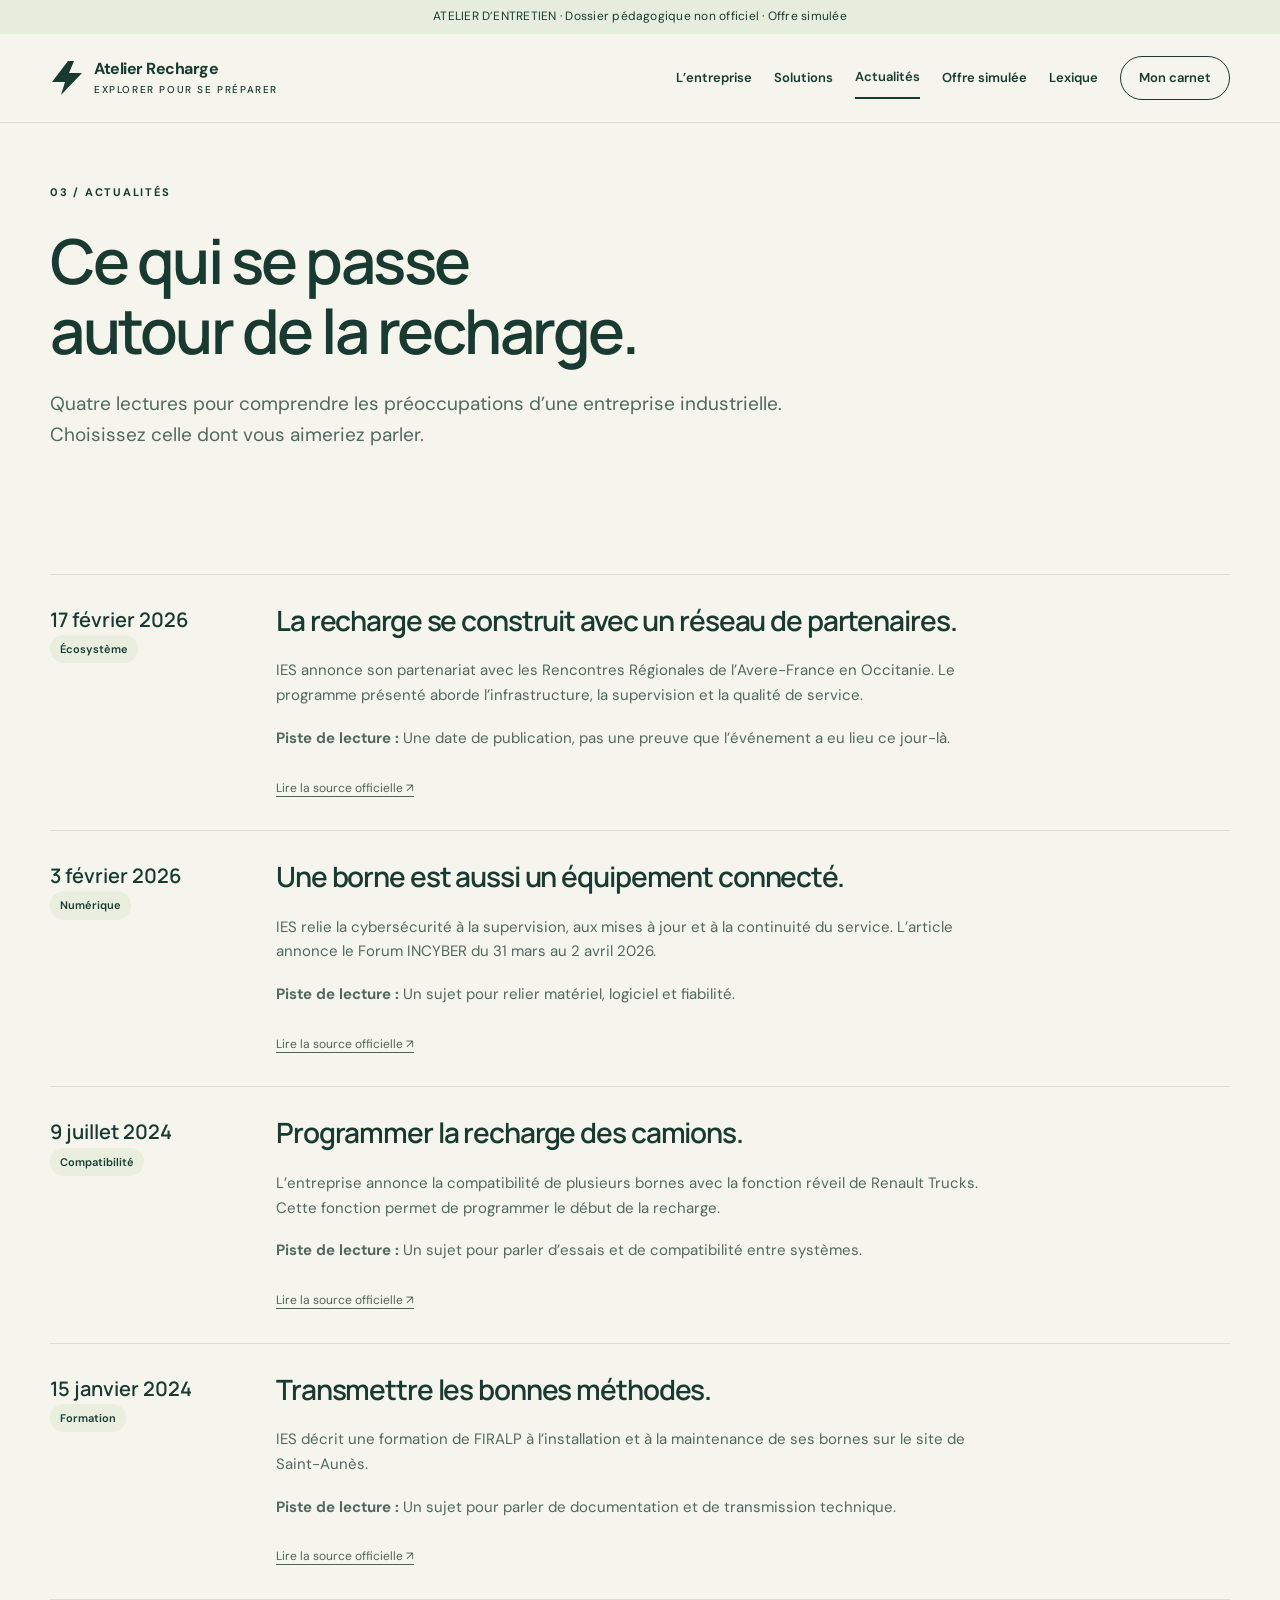
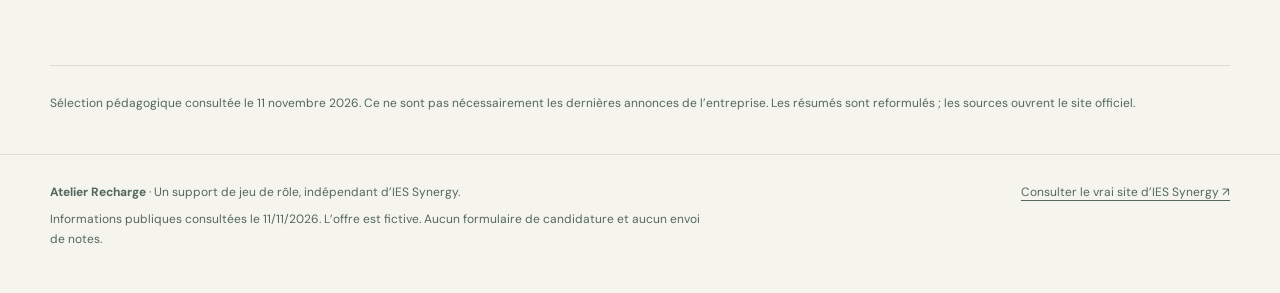
==== actualites.html @ e0dff9a8 "Create interview preparation site with sourced company information" ====
<!doctype html><html lang="fr"><head><meta charset="utf-8"><meta name="viewport" content="width=device-width, initial-scale=1"><meta name="robots" content="noindex,nofollow"><meta name="description" content="Dossier pédagogique non officiel pour découvrir IES Synergy et préparer un jeu de rôle d’entretien."><meta name="theme-color" content="#183a31"><title>Actualités · Atelier Recharge</title><link rel="icon" href="favicon.svg" type="image/svg+xml"><link rel="stylesheet" href="style.css"><script defer src="app.js"></script></head><body data-page="actualites"><a class="skip" href="#contenu">Aller au contenu</a><div class="notice">ATELIER D’ENTRETIEN · Dossier pédagogique non officiel · Offre simulée</div><header class="header"><div class="wrap headrow"><a class="brand" href="index.html" aria-label="Atelier Recharge, accueil"><svg viewBox="0 0 34 38" aria-hidden="true"><path d="M18 2L2 23H15L11 36L32 14H19L24 2Z" fill="#183a31"/></svg><span>Atelier Recharge<small>Explorer pour se préparer</small></span></a><button class="menutoggle" aria-expanded="false" aria-controls="mainnav">Menu</button><nav id="mainnav" aria-label="Navigation principale"><a href="entreprise.html" >L’entreprise</a><a href="solutions.html" >Solutions</a><a href="actualites.html" aria-current="page" >Actualités</a><a href="offre.html" >Offre simulée</a><a href="lexique.html" >Lexique</a><a href="notes.html" class="notelink" >Mon carnet</a></nav></div></header><main id="contenu"><div class="wrap"><header class="pageintro"><div class="eyebrow">03 / Actualités</div><h1>Ce qui se passe<br>autour de la recharge.</h1><p>Quatre lectures pour comprendre les préoccupations d’une entreprise industrielle. Choisissez celle dont vous aimeriez parler.</p></header><section class="section"><div class="timeline"><article class="event" id="avere"><div><time datetime="2026-02-17">17 février 2026</time><br><span class="pill">Écosystème</span></div><div><h2 style="font-size:28px">La recharge se construit avec un réseau de partenaires.</h2><p>IES annonce son partenariat avec les Rencontres Régionales de l’Avere-France en Occitanie. Le programme présenté aborde l’infrastructure, la supervision et la qualité de service.</p><p><strong>Piste de lecture :</strong> Une date de publication, pas une preuve que l’événement a eu lieu ce jour-là.</p><a class="source" href="https://ies-synergy.com/ies-synergy-partenaire-de-la-deuxieme-edition-des-rencontres-regionales-de-lavere/" target="_blank" rel="noopener noreferrer">Lire la source officielle <span aria-hidden="true">↗</span></a></div></article><article class="event" id="cyber"><div><time datetime="2026-02-03">3 février 2026</time><br><span class="pill">Numérique</span></div><div><h2 style="font-size:28px">Une borne est aussi un équipement connecté.</h2><p>IES relie la cybersécurité à la supervision, aux mises à jour et à la continuité du service. L’article annonce le Forum INCYBER du 31 mars au 2 avril 2026.</p><p><strong>Piste de lecture :</strong> Un sujet pour relier matériel, logiciel et fiabilité.</p><a class="source" href="https://ies-synergy.com/%F0%9F%94%92-la-recharge-entre-dans-une-nouvelle-phase-ce-nest-plus-seulement-un-sujet-delectricite-cest-un-sujet-de-confiance-numerique/" target="_blank" rel="noopener noreferrer">Lire la source officielle <span aria-hidden="true">↗</span></a></div></article><article class="event" id="trucks"><div><time datetime="2024-07-09">9 juillet 2024</time><br><span class="pill">Compatibilité</span></div><div><h2 style="font-size:28px">Programmer la recharge des camions.</h2><p>L’entreprise annonce la compatibilité de plusieurs bornes avec la fonction réveil de Renault Trucks. Cette fonction permet de programmer le début de la recharge.</p><p><strong>Piste de lecture :</strong> Un sujet pour parler d’essais et de compatibilité entre systèmes.</p><a class="source" href="https://ies-synergy.com/nos-bornes-de-recharge-keywatt-charging-certifiees-par-renault-trucks/" target="_blank" rel="noopener noreferrer">Lire la source officielle <span aria-hidden="true">↗</span></a></div></article><article class="event" id="formation"><div><time datetime="2024-01-15">15 janvier 2024</time><br><span class="pill">Formation</span></div><div><h2 style="font-size:28px">Transmettre les bonnes méthodes.</h2><p>IES décrit une formation de FIRALP à l’installation et à la maintenance de ses bornes sur le site de Saint-Aunès.</p><p><strong>Piste de lecture :</strong> Un sujet pour parler de documentation et de transmission technique.</p><a class="source" href="https://ies-synergy.com/ies-synergy-forme-son-partenaire-firalp/" target="_blank" rel="noopener noreferrer">Lire la source officielle <span aria-hidden="true">↗</span></a></div></article></div></section><div class="sources">Sélection pédagogique consultée le 11 novembre 2026. Ce ne sont pas nécessairement les dernières annonces de l’entreprise. Les résumés sont reformulés ; les sources ouvrent le site officiel.</div></div></main><footer class="foot"><div class="wrap footrow"><div><p><strong>Atelier Recharge</strong> · Un support de jeu de rôle, indépendant d’IES Synergy.</p><p>Informations publiques consultées le 11/11/2026. L’offre est fictive. Aucun formulaire de candidature et aucun envoi de notes.</p></div><a href="https://ies-synergy.com/" target="_blank" rel="noopener noreferrer">Consulter le vrai site d’IES Synergy ↗</a></div></footer></body></html>
---- style.css ----
@import url('https://fonts.googleapis.com/css2?family=DM+Sans:wght@400;500;600;700&family=Manrope:wght@400;500;600;700;800&display=swap');
:root{--ink:#183a31;--muted:#52685f;--paper:#f5f4ed;--line:#d9ded1;--lime:#d4ee8b;--white:#fff;--dark:#153b30;--radius:20px}
*{box-sizing:border-box}html{scroll-behavior:smooth;scroll-padding-top:110px}body{margin:0;background:var(--paper);color:var(--ink);font:16px/1.65 'DM Sans',Arial,sans-serif}a{color:inherit;text-underline-offset:4px}button,input,textarea{font:inherit}button,a,input,textarea,summary{-webkit-tap-highlight-color:transparent}a:focus-visible,button:focus-visible,input:focus-visible,textarea:focus-visible,summary:focus-visible{outline:3px solid #407b25;outline-offset:5px}a:hover{color:#3a602b}h1,h2,h3{font-family:Manrope,Arial,sans-serif;line-height:1.13;letter-spacing:-.04em;margin:0 0 22px}h1{font-size:clamp(40px,5.3vw,74px);font-weight:600}h2{font-size:clamp(29px,3.2vw,42px);font-weight:600}h3{font-size:23px;font-weight:600}p{margin:0 0 18px}.wrap{width:min(1180px,calc(100% - 64px));margin:auto}.skip{position:absolute;left:10px;top:-90px;z-index:99;padding:10px;background:white}.skip:focus{top:10px}.notice{background:#e7eddc;text-align:center;font-size:12px;padding:7px 15px;letter-spacing:.02em}.header{border-bottom:1px solid var(--line);background:var(--paper);position:sticky;top:0;z-index:20}.headrow{display:flex;align-items:center;justify-content:space-between;min-height:88px;gap:24px}.brand{display:flex;align-items:center;gap:10px;text-decoration:none;line-height:1.13;flex-shrink:0;font-size:16px;letter-spacing:-.03em;font-weight:700}.brand svg{width:34px;height:38px}.brand small{display:block;font-size:10px;letter-spacing:.16em;text-transform:uppercase;font-weight:500;margin-top:6px}nav{display:flex;gap:22px;align-items:center}nav a{font-size:13px;font-weight:600;text-decoration:none;white-space:nowrap;padding:9px 0}nav a[aria-current=page]{border-bottom:2px solid var(--ink)}nav .notelink{padding:10px 18px;border:1px solid var(--ink);border-radius:99px}.menutoggle{display:none;border:1px solid var(--line);background:transparent;border-radius:50px;padding:9px 16px;color:var(--ink)}main{min-height:70vh}.eyebrow{font-size:11px;letter-spacing:.16em;text-transform:uppercase;font-weight:700;display:flex;align-items:center;gap:9px;margin-bottom:25px}.dot{display:inline-block;width:7px;height:7px;border-radius:50%;background:#71a04d}.hero{padding:70px 0 60px;display:grid;grid-template-columns:1.05fr 1fr;gap:58px;align-items:center}.hero h1 span{color:#668053}.hero p{font-size:18px;max-width:540px;color:var(--muted)}.actions{display:flex;gap:12px;flex-wrap:wrap;margin:30px 0 0}.button{display:inline-flex;align-items:center;justify-content:center;gap:24px;border:1px solid var(--ink);border-radius:99px;background:var(--ink);color:var(--paper);padding:13px 24px;text-decoration:none;cursor:pointer;font-size:14px;font-weight:600}.button:hover{background:#315545;color:white}.button.secondary{background:transparent;color:var(--ink)}.button.secondary:hover{background:#e8ecdf}.smallnote{font-size:12px!important;color:var(--muted);margin-top:22px!important}.visual{background:#dfe7d1;border-radius:190px 190px 22px 22px;position:relative;overflow:hidden;min-height:478px;display:flex;align-items:center;justify-content:center}.visual svg{width:100%;height:430px}.visual .caption{position:absolute;bottom:22px;left:24px;right:24px;display:flex;justify-content:space-between;font-size:10px;letter-spacing:.08em;text-transform:uppercase}.stats{display:grid;grid-template-columns:repeat(3,1fr);border-top:1px solid var(--line);border-bottom:1px solid var(--line);padding:25px 0;margin-bottom:12px}.stat{padding:0 32px;border-left:1px solid var(--line)}.stat:first-child{padding-left:0;border-left:0}.stat strong{display:block;font:500 40px/1.2 Manrope,Arial,sans-serif;letter-spacing:-.04em}.stat span{font-size:13px;color:var(--muted)}.section{padding:65px 0}.sectionhead{display:flex;justify-content:space-between;align-items:end;gap:35px;margin-bottom:28px}.sectionhead h2{margin-bottom:0}.sectionhead p{max-width:370px;font-size:14px;color:var(--muted);margin:0}.grid{display:grid;grid-template-columns:repeat(3,1fr);gap:18px}.grid.two{grid-template-columns:repeat(2,1fr)}.card{background:#fff;border:1px solid var(--line);border-radius:var(--radius);padding:28px;display:flex;flex-direction:column;align-items:start}.card .num{font:500 12px/1 Manrope,Arial,sans-serif;color:#677764;margin-bottom:38px}.card p{font-size:14px;color:var(--muted)}.card h3{font-size:24px}.card .textlink{margin-top:auto;padding-top:18px}.textlink{font-size:13px;font-weight:700;text-decoration:none}.band{background:var(--dark);color:var(--paper);border-radius:24px;padding:44px;display:grid;grid-template-columns:1.1fr 1fr;gap:45px;margin:20px 0 65px}.band p{color:#c7d7c8}.band .button{background:var(--lime);color:var(--ink);border-color:var(--lime)}.band h2{font-size:34px}.band .eyebrow{color:#c7d7c8}.band ul{padding-left:20px;font-size:15px;margin:0}.band li{margin:10px 0}.pageintro{padding:60px 0 40px;max-width:900px}.pageintro h1{font-size:clamp(40px,5vw,62px)}.pageintro p{font-size:19px;max-width:740px;color:var(--muted)}.pill{font-size:11px;font-weight:600;padding:5px 10px;background:#e9eedf;border-radius:99px;display:inline-block;margin-bottom:18px}.pill.sim{background:#f1dfbd;color:#704511}.source{font-size:12px;display:inline-block;color:#4e6659;letter-spacing:0;margin-top:10px}.sources{border-top:1px solid var(--line);padding:28px 0 40px;font-size:12px;color:var(--muted)}.sources ul{padding-left:18px}.sources a{overflow-wrap:anywhere}.split{display:grid;grid-template-columns:1fr 1fr;gap:50px;align-items:start}.bigcopy{font-size:22px;line-height:1.55;letter-spacing:-.02em}.list{padding-left:20px}.list li{margin:12px 0}.panel{padding:30px;background:#e8edde;border-radius:var(--radius)}.panel h3{font-size:25px}.panel p:last-child{margin-bottom:0}.timeline{border-top:1px solid var(--line)}.event{display:grid;grid-template-columns:190px 1fr;gap:36px;padding:30px 0;border-bottom:1px solid var(--line)}.event time{font:600 20px/1.5 Manrope,Arial,sans-serif}.event h3{font-size:24px;margin-bottom:10px}.event p{color:var(--muted);font-size:15px;max-width:720px}.person{display:flex;gap:18px;align-items:start;padding:23px 0;border-bottom:1px solid var(--line)}.avatar{width:44px;height:44px;background:#e2e9d7;border-radius:50%;display:grid;place-items:center;font-size:12px;font-weight:700;flex-shrink:0}.person h3{font-size:20px;margin:0 0 4px}.person p{font-size:14px;color:var(--muted);margin:0}.values{display:flex;flex-wrap:wrap;gap:10px;margin-top:20px}.values span{border:1px solid var(--line);padding:8px 16px;border-radius:99px;font-size:14px}.diagram{padding:35px;background:#e5ebda;border-radius:22px;margin:25px 0}.flow{display:grid;grid-template-columns:1fr 35px 1fr 35px 1fr;align-items:center;gap:6px}.flow div{background:#fff;border-radius:14px;padding:24px;text-align:center}.flow b{display:block;font:600 18px/1.3 Manrope,Arial,sans-serif;margin-bottom:8px}.flow small{font-size:12px;color:var(--muted)}.flow>span{text-align:center;font-size:22px}.diagram figcaption{font-size:12px;margin-top:20px;color:var(--muted)}.jobtop{background:#e4ebd8;padding:35px;border-radius:24px;margin-bottom:30px}.jobtop h2{max-width:800px}.jobmeta{display:flex;gap:12px;flex-wrap:wrap;font-size:13px}.jobmeta span{border-right:1px solid #bac8ad;padding-right:14px}.jobmeta span:last-child{border:0}.content{max-width:800px}.content h2{font-size:30px;margin-top:40px}.content h3{margin-top:24px}.content p,.content li{color:var(--muted)}.numbered{counter-reset:step;list-style:none;padding:0}.numbered li{counter-increment:step;position:relative;padding:18px 0 18px 48px;border-bottom:1px solid var(--line)}.numbered li:before{content:counter(step,decimal-leading-zero);position:absolute;left:0;top:19px;font-size:12px;color:#6a8053}.searchlabel{display:block;font-size:13px;font-weight:600;margin-bottom:8px}.search{width:100%;border:1px solid #98a990;background:white;border-radius:14px;padding:14px 18px;color:var(--ink);margin-bottom:15px}#resultcount{font-size:12px;color:var(--muted);margin-bottom:25px}.terms{display:grid;grid-template-columns:1fr 1fr;gap:14px}.term{border:1px solid var(--line);border-radius:15px;padding:23px;background:white}.term h2{font-size:21px;letter-spacing:-.02em;margin-bottom:12px}.term p{font-size:14px;color:var(--muted);margin:0}.term[hidden]{display:none}.notesgrid{display:grid;grid-template-columns:1fr 1fr;gap:22px;margin:30px 0}.notefield{border:1px solid var(--line);background:white;border-radius:18px;padding:23px}.notefield label{font:600 18px/1.35 Manrope,Arial,sans-serif;display:block;margin-bottom:8px;letter-spacing:-.02em}.notefield .hint{font-size:12px;color:var(--muted);margin-bottom:12px}.notefield textarea{width:100%;min-height:145px;border:1px solid #aab7a0;border-radius:9px;padding:12px;resize:vertical;background:#fbfcf7;color:var(--ink)}.notestatus{font-size:13px;min-height:24px;color:var(--muted)}.checklist label{display:flex;gap:10px;align-items:start;margin:13px 0;font-size:14px}.checklist input{accent-color:var(--ink);width:18px;height:18px;margin-top:4px;flex-shrink:0}.foot{border-top:1px solid var(--line);padding:28px 0 35px;color:var(--muted);font-size:12px}.footrow{display:flex;justify-content:space-between;gap:30px}.foot p{max-width:650px;margin-bottom:8px}.foot a{font-size:12px}.print-only{display:none}body[data-page=notes] .section{padding-top:25px}.return{display:inline-block;font-size:13px;margin-top:25px}.noresults{padding:20px;color:var(--muted)}
@media(min-width:1500px){.hero{gap:95px}}
@media(max-width:1080px){.headrow{gap:15px}nav{gap:14px}nav a{font-size:12px}.hero{gap:32px}.visual{min-height:430px}.wrap{width:calc(100% - 44px)}}
@media(max-width:850px){.headrow{min-height:75px}.menutoggle{display:block}nav{display:none;position:absolute;top:75px;left:0;right:0;flex-direction:column;align-items:stretch;background:var(--paper);padding:20px 25px;border-bottom:1px solid var(--line);gap:5px}nav.open{display:flex}nav a{font-size:15px;padding:10px}nav .notelink{display:inline-block;text-align:center;margin-top:10px}.hero{padding:40px 0;grid-template-columns:1fr;gap:30px}.hero h1{max-width:670px}.hero p{font-size:17px}.visual{min-height:360px;border-radius:100px 100px 20px 20px}.visual svg{height:350px}.grid{grid-template-columns:1fr}.grid.two{grid-template-columns:1fr 1fr}.card .num{margin-bottom:22px}.split,.band{grid-template-columns:1fr;gap:28px}.sectionhead{display:block}.sectionhead p{margin-top:20px}.event{grid-template-columns:140px 1fr;gap:20px}.notesgrid{grid-template-columns:1fr}.stats .stat{padding:0 20px}.stat strong{font-size:32px}.flow div{padding:18px 10px}.terms{grid-template-columns:1fr 1fr}.section{padding:45px 0}}
@media(max-width:540px){.wrap{width:calc(100% - 36px)}h1{font-size:44px}.notice{font-size:10px}.eyebrow{font-size:10px}.hero{padding-top:32px}.actions{gap:10px}.button{padding:12px 19px;gap:15px}.stats{grid-template-columns:1fr;gap:18px}.stats .stat{padding:0 0 0 0;border:0;display:flex;gap:18px;align-items:center}.stat strong{min-width:115px;font-size:29px}.stat span{max-width:165px}.visual{min-height:310px}.visual svg{height:310px}.band{padding:28px;gap:20px;border-radius:18px}.band h2{font-size:29px}.grid.two,.terms{grid-template-columns:1fr}.pageintro{padding:40px 0 24px}.pageintro h1{font-size:40px}.pageintro p{font-size:17px}.event{grid-template-columns:1fr;gap:10px}.event time{font-size:16px}.event h3{font-size:23px}.diagram{padding:20px;margin:20px 0}.flow{grid-template-columns:1fr;gap:10px}.flow>span{transform:rotate(90deg)}.flow div{padding:20px}.jobtop{padding:25px}.jobtop h2{font-size:30px}.jobmeta{display:block}.jobmeta span{display:block;border:0}.footrow{display:block}.footrow>a{display:inline-block;margin-top:15px}.content h2{font-size:27px}}
@media(prefers-reduced-motion:reduce){html{scroll-behavior:auto}}
@media print{.notice,.header,nav,.foot,.actions,.notestatus,.search,.searchlabel,#resultcount,.return{display:none!important}body{background:white;font-size:11pt;color:black}.wrap{width:100%}.pageintro{padding:0 0 20px}.pageintro h1{font-size:30pt}.section{padding:15px 0}.notesgrid{display:block}.notefield{break-inside:avoid;margin-bottom:16px;padding:10px}.notefield textarea{display:none}.print-only{display:block;white-space:pre-wrap;min-height:70px;color:black}.band{background:#eee;color:black}.card,.term{break-inside:avoid}.hero{display:block}.visual{display:none}a{color:black}.sources{font-size:9pt}}
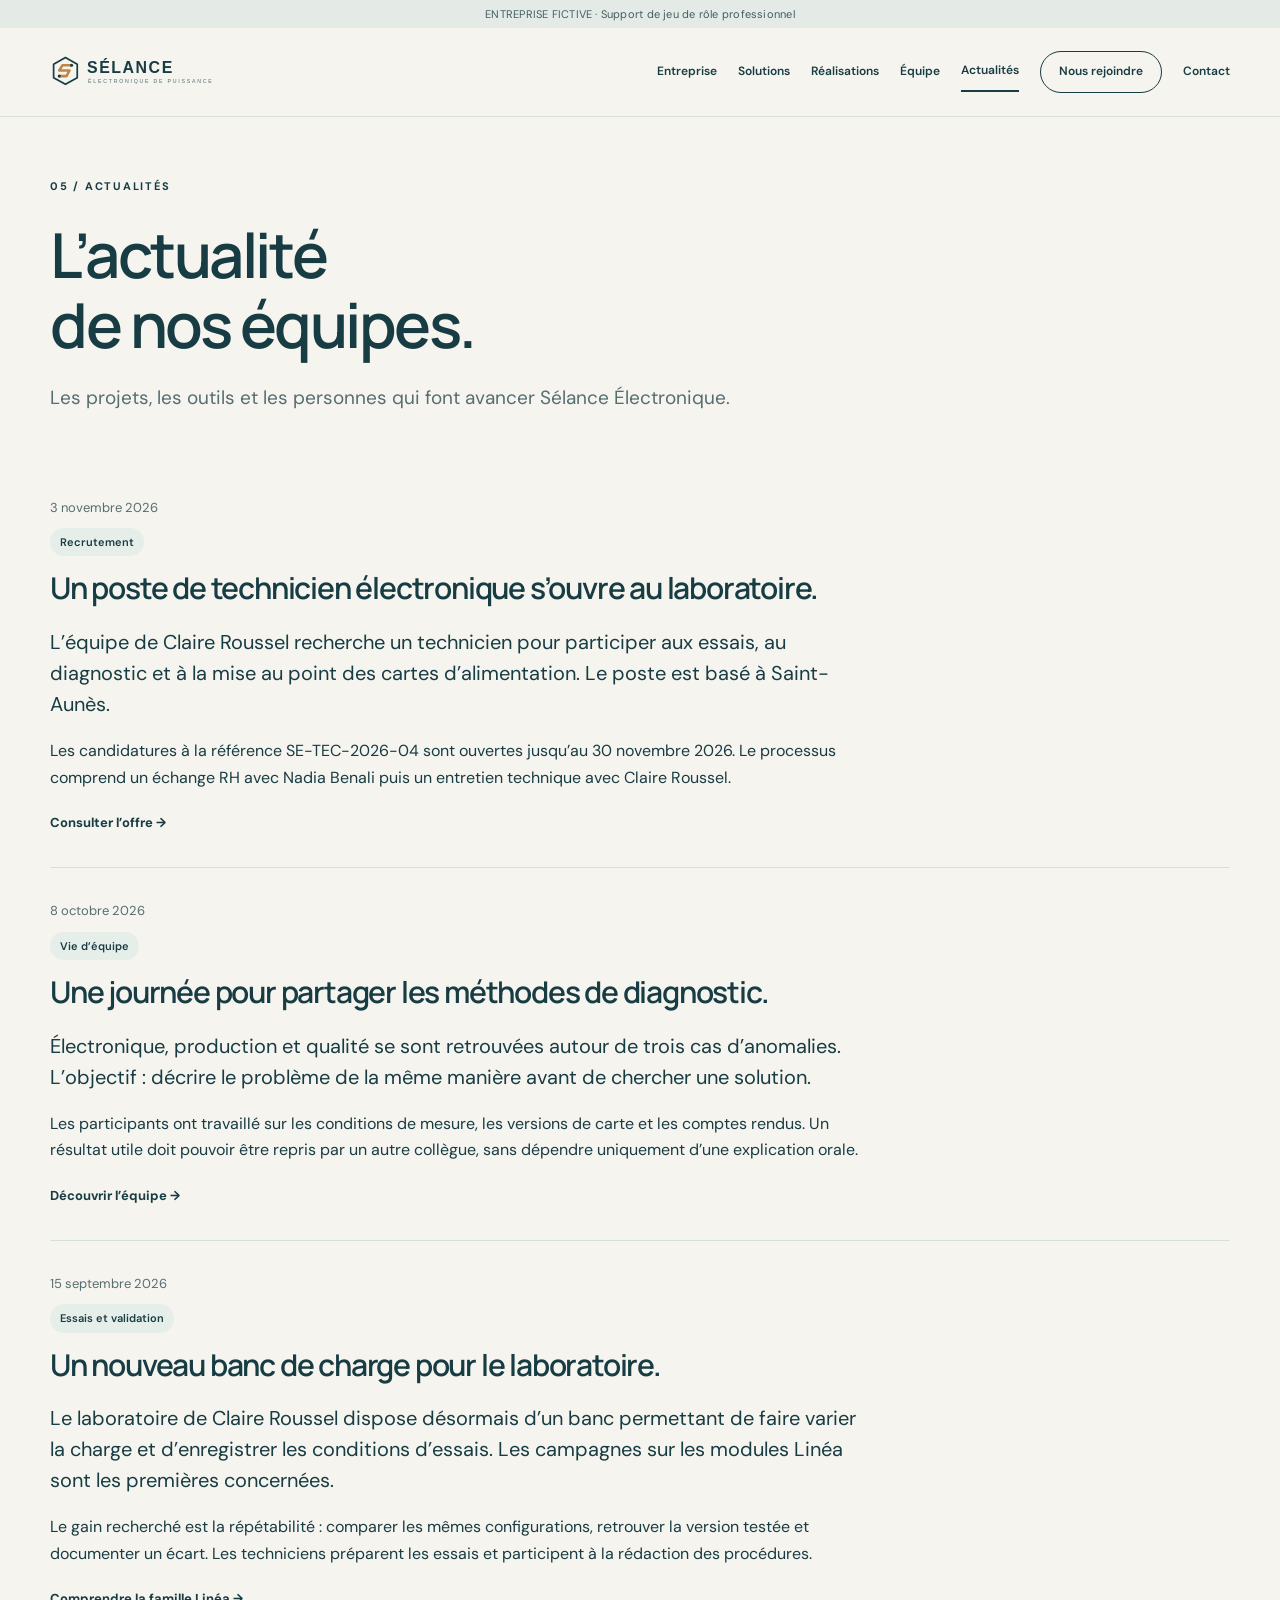
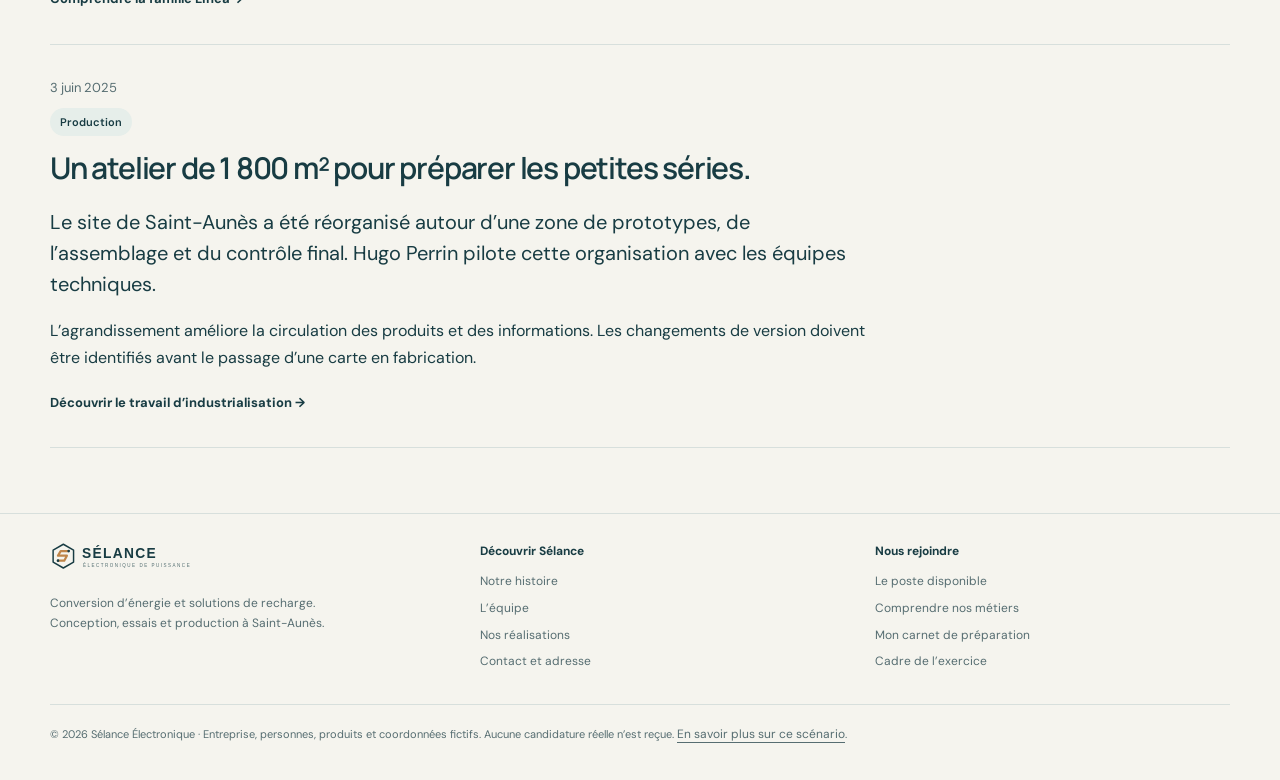
==== commit 178b1f86: "Replace training dossier with complete fictional Selance company website" ====
--- a/actualites.html
+++ b/actualites.html
@@ -1 +1 @@
-<!doctype html><html lang="fr"><head><meta charset="utf-8"><meta name="viewport" content="width=device-width, initial-scale=1"><meta name="robots" content="noindex,nofollow"><meta name="description" content="Dossier pédagogique non officiel pour découvrir IES Synergy et préparer un jeu de rôle d’entretien."><meta name="theme-color" content="#183a31"><title>Actualités · Atelier Recharge</title><link rel="icon" href="favicon.svg" type="image/svg+xml"><link rel="stylesheet" href="style.css"><script defer src="app.js"></script></head><body data-page="actualites"><a class="skip" href="#contenu">Aller au contenu</a><div class="notice">ATELIER D’ENTRETIEN · Dossier pédagogique non officiel · Offre simulée</div><header class="header"><div class="wrap headrow"><a class="brand" href="index.html" aria-label="Atelier Recharge, accueil"><svg viewBox="0 0 34 38" aria-hidden="true"><path d="M18 2L2 23H15L11 36L32 14H19L24 2Z" fill="#183a31"/></svg><span>Atelier Recharge<small>Explorer pour se préparer</small></span></a><button class="menutoggle" aria-expanded="false" aria-controls="mainnav">Menu</button><nav id="mainnav" aria-label="Navigation principale"><a href="entreprise.html" >L’entreprise</a><a href="solutions.html" >Solutions</a><a href="actualites.html" aria-current="page" >Actualités</a><a href="offre.html" >Offre simulée</a><a href="lexique.html" >Lexique</a><a href="notes.html" class="notelink" >Mon carnet</a></nav></div></header><main id="contenu"><div class="wrap"><header class="pageintro"><div class="eyebrow">03 / Actualités</div><h1>Ce qui se passe<br>autour de la recharge.</h1><p>Quatre lectures pour comprendre les préoccupations d’une entreprise industrielle. Choisissez celle dont vous aimeriez parler.</p></header><section class="section"><div class="timeline"><article class="event" id="avere"><div><time datetime="2026-02-17">17 février 2026</time><br><span class="pill">Écosystème</span></div><div><h2 style="font-size:28px">La recharge se construit avec un réseau de partenaires.</h2><p>IES annonce son partenariat avec les Rencontres Régionales de l’Avere-France en Occitanie. Le programme présenté aborde l’infrastructure, la supervision et la qualité de service.</p><p><strong>Piste de lecture :</strong> Une date de publication, pas une preuve que l’événement a eu lieu ce jour-là.</p><a class="source" href="https://ies-synergy.com/ies-synergy-partenaire-de-la-deuxieme-edition-des-rencontres-regionales-de-lavere/" target="_blank" rel="noopener noreferrer">Lire la source officielle <span aria-hidden="true">↗</span></a></div></article><article class="event" id="cyber"><div><time datetime="2026-02-03">3 février 2026</time><br><span class="pill">Numérique</span></div><div><h2 style="font-size:28px">Une borne est aussi un équipement connecté.</h2><p>IES relie la cybersécurité à la supervision, aux mises à jour et à la continuité du service. L’article annonce le Forum INCYBER du 31 mars au 2 avril 2026.</p><p><strong>Piste de lecture :</strong> Un sujet pour relier matériel, logiciel et fiabilité.</p><a class="source" href="https://ies-synergy.com/%F0%9F%94%92-la-recharge-entre-dans-une-nouvelle-phase-ce-nest-plus-seulement-un-sujet-delectricite-cest-un-sujet-de-confiance-numerique/" target="_blank" rel="noopener noreferrer">Lire la source officielle <span aria-hidden="true">↗</span></a></div></article><article class="event" id="trucks"><div><time datetime="2024-07-09">9 juillet 2024</time><br><span class="pill">Compatibilité</span></div><div><h2 style="font-size:28px">Programmer la recharge des camions.</h2><p>L’entreprise annonce la compatibilité de plusieurs bornes avec la fonction réveil de Renault Trucks. Cette fonction permet de programmer le début de la recharge.</p><p><strong>Piste de lecture :</strong> Un sujet pour parler d’essais et de compatibilité entre systèmes.</p><a class="source" href="https://ies-synergy.com/nos-bornes-de-recharge-keywatt-charging-certifiees-par-renault-trucks/" target="_blank" rel="noopener noreferrer">Lire la source officielle <span aria-hidden="true">↗</span></a></div></article><article class="event" id="formation"><div><time datetime="2024-01-15">15 janvier 2024</time><br><span class="pill">Formation</span></div><div><h2 style="font-size:28px">Transmettre les bonnes méthodes.</h2><p>IES décrit une formation de FIRALP à l’installation et à la maintenance de ses bornes sur le site de Saint-Aunès.</p><p><strong>Piste de lecture :</strong> Un sujet pour parler de documentation et de transmission technique.</p><a class="source" href="https://ies-synergy.com/ies-synergy-forme-son-partenaire-firalp/" target="_blank" rel="noopener noreferrer">Lire la source officielle <span aria-hidden="true">↗</span></a></div></article></div></section><div class="sources">Sélection pédagogique consultée le 11 novembre 2026. Ce ne sont pas nécessairement les dernières annonces de l’entreprise. Les résumés sont reformulés ; les sources ouvrent le site officiel.</div></div></main><footer class="foot"><div class="wrap footrow"><div><p><strong>Atelier Recharge</strong> · Un support de jeu de rôle, indépendant d’IES Synergy.</p><p>Informations publiques consultées le 11/11/2026. L’offre est fictive. Aucun formulaire de candidature et aucun envoi de notes.</p></div><a href="https://ies-synergy.com/" target="_blank" rel="noopener noreferrer">Consulter le vrai site d’IES Synergy ↗</a></div></footer></body></html>+<!doctype html><html lang="fr"><head><meta charset="utf-8"><meta name="viewport" content="width=device-width, initial-scale=1"><meta name="robots" content="noindex,nofollow"><meta name="description" content="Sélance Électronique : entreprise fictive pour un jeu de rôle de recrutement. Électronique de puissance, conversion et recharge."><meta name="theme-color" content="#183c43"><title>Actualités · Sélance Électronique</title><link rel="icon" href="favicon.svg" type="image/svg+xml"><link rel="stylesheet" href="style.css"><script defer src="app.js"></script></head><body data-page="actualites"><a class="skip" href="#contenu">Aller au contenu</a><div class="notice">ENTREPRISE FICTIVE · Support de jeu de rôle professionnel</div><header class="header"><div class="wrap headrow"><a class="brand" href="index.html" aria-label="Sélance Électronique, accueil"><img src="assets/logo-selance.svg" alt="Sélance Électronique"></a><button class="menutoggle" aria-expanded="false" aria-controls="mainnav">Menu</button><nav id="mainnav" aria-label="Navigation principale"><a href="entreprise.html" >Entreprise</a><a href="solutions.html" >Solutions</a><a href="realisations.html" >Réalisations</a><a href="equipe.html" >Équipe</a><a href="actualites.html" aria-current="page" >Actualités</a><a href="recrutement.html" class="notelink" >Nous rejoindre</a><a href="contact.html" >Contact</a></nav></div></header><main id="contenu"><div class="wrap"><header class="pageintro"><div class="eyebrow">05 / Actualités</div><h1>L’actualité<br/>de nos équipes.</h1><p>Les projets, les outils et les personnes qui font avancer Sélance Électronique.</p></header><section class="section compact"><article class="newsrow" id="recrutement"><time>3 novembre 2026</time><span class="pill">Recrutement</span><h2>Un poste de technicien électronique s’ouvre au laboratoire.</h2><p class="articlelead">L’équipe de Claire Roussel recherche un technicien pour participer aux essais, au diagnostic et à la mise au point des cartes d’alimentation. Le poste est basé à Saint-Aunès.</p><p>Les candidatures à la référence SE-TEC-2026-04 sont ouvertes jusqu’au 30 novembre 2026. Le processus comprend un échange RH avec Nadia Benali puis un entretien technique avec Claire Roussel.</p><a class="textlink" href="offre.html">Consulter l’offre →</a></article><article class="newsrow" id="transmission"><time>8 octobre 2026</time><span class="pill">Vie d’équipe</span><h2>Une journée pour partager les méthodes de diagnostic.</h2><p class="articlelead">Électronique, production et qualité se sont retrouvées autour de trois cas d’anomalies. L’objectif : décrire le problème de la même manière avant de chercher une solution.</p><p>Les participants ont travaillé sur les conditions de mesure, les versions de carte et les comptes rendus. Un résultat utile doit pouvoir être repris par un autre collègue, sans dépendre uniquement d’une explication orale.</p><a class="textlink" href="equipe.html">Découvrir l’équipe →</a></article><article class="newsrow" id="banc"><time>15 septembre 2026</time><span class="pill">Essais et validation</span><h2>Un nouveau banc de charge pour le laboratoire.</h2><p class="articlelead">Le laboratoire de Claire Roussel dispose désormais d’un banc permettant de faire varier la charge et d’enregistrer les conditions d’essais. Les campagnes sur les modules Linéa sont les premières concernées.</p><p>Le gain recherché est la répétabilité : comparer les mêmes configurations, retrouver la version testée et documenter un écart. Les techniciens préparent les essais et participent à la rédaction des procédures.</p><a class="textlink" href="solutions.html#linea">Comprendre la famille Linéa →</a></article><article class="newsrow" id="atelier"><time>3 juin 2025</time><span class="pill">Production</span><h2>Un atelier de 1 800 m² pour préparer les petites séries.</h2><p class="articlelead">Le site de Saint-Aunès a été réorganisé autour d’une zone de prototypes, de l’assemblage et du contrôle final. Hugo Perrin pilote cette organisation avec les équipes techniques.</p><p>L’agrandissement améliore la circulation des produits et des informations. Les changements de version doivent être identifiés avant le passage d’une carte en fabrication.</p><a class="textlink" href="realisations.html#atelier">Découvrir le travail d’industrialisation →</a></article></section></div></main><footer class="foot"><div class="wrap"><div class="footgrid"><div><img class="footlogo" src="assets/logo-selance.svg" alt="Sélance Électronique"><p>Conversion d’énergie et solutions de recharge.<br/>Conception, essais et production à Saint-Aunès.</p></div><div><strong>Découvrir Sélance</strong><a href="entreprise.html#histoire">Notre histoire</a><a href="equipe.html">L’équipe</a><a href="realisations.html">Nos réalisations</a><a href="contact.html">Contact et adresse</a></div><div><strong>Nous rejoindre</strong><a href="offre.html">Le poste disponible</a><a href="lexique.html">Comprendre nos métiers</a><a href="notes.html">Mon carnet de préparation</a><a href="mentions.html">Cadre de l’exercice</a></div></div><p class="fineprint">© 2026 Sélance Électronique · Entreprise, personnes, produits et coordonnées fictifs. Aucune candidature réelle n’est reçue. <a href="mentions.html">En savoir plus sur ce scénario</a>.</p></div></footer></body></html>
--- a/style.css
+++ b/style.css
@@ -1,6 +1,6 @@
 
 @import url('https://fonts.googleapis.com/css2?family=DM+Sans:wght@400;500;600;700&family=Manrope:wght@400;500;600;700;800&display=swap');
-:root{--ink:#183a31;--muted:#52685f;--paper:#f5f4ed;--line:#d9ded1;--lime:#d4ee8b;--white:#fff;--dark:#153b30;--radius:20px}
+:root{--ink:#183c43;--muted:#566d71;--paper:#f5f4ee;--line:#d7dfdc;--lime:#ffc276;--white:#fff;--dark:#153a42;--radius:20px}
 *{box-sizing:border-box}html{scroll-behavior:smooth;scroll-padding-top:110px}body{margin:0;background:var(--paper);color:var(--ink);font:16px/1.65 'DM Sans',Arial,sans-serif}a{color:inherit;text-underline-offset:4px}button,input,textarea{font:inherit}button,a,input,textarea,summary{-webkit-tap-highlight-color:transparent}a:focus-visible,button:focus-visible,input:focus-visible,textarea:focus-visible,summary:focus-visible{outline:3px solid #407b25;outline-offset:5px}a:hover{color:#3a602b}h1,h2,h3{font-family:Manrope,Arial,sans-serif;line-height:1.13;letter-spacing:-.04em;margin:0 0 22px}h1{font-size:clamp(40px,5.3vw,74px);font-weight:600}h2{font-size:clamp(29px,3.2vw,42px);font-weight:600}h3{font-size:23px;font-weight:600}p{margin:0 0 18px}.wrap{width:min(1180px,calc(100% - 64px));margin:auto}.skip{position:absolute;left:10px;top:-90px;z-index:99;padding:10px;background:white}.skip:focus{top:10px}.notice{background:#e7eddc;text-align:center;font-size:12px;padding:7px 15px;letter-spacing:.02em}.header{border-bottom:1px solid var(--line);background:var(--paper);position:sticky;top:0;z-index:20}.headrow{display:flex;align-items:center;justify-content:space-between;min-height:88px;gap:24px}.brand{display:flex;align-items:center;gap:10px;text-decoration:none;line-height:1.13;flex-shrink:0;font-size:16px;letter-spacing:-.03em;font-weight:700}.brand svg{width:34px;height:38px}.brand small{display:block;font-size:10px;letter-spacing:.16em;text-transform:uppercase;font-weight:500;margin-top:6px}nav{display:flex;gap:22px;align-items:center}nav a{font-size:13px;font-weight:600;text-decoration:none;white-space:nowrap;padding:9px 0}nav a[aria-current=page]{border-bottom:2px solid var(--ink)}nav .notelink{padding:10px 18px;border:1px solid var(--ink);border-radius:99px}.menutoggle{display:none;border:1px solid var(--line);background:transparent;border-radius:50px;padding:9px 16px;color:var(--ink)}main{min-height:70vh}.eyebrow{font-size:11px;letter-spacing:.16em;text-transform:uppercase;font-weight:700;display:flex;align-items:center;gap:9px;margin-bottom:25px}.dot{display:inline-block;width:7px;height:7px;border-radius:50%;background:#71a04d}.hero{padding:70px 0 60px;display:grid;grid-template-columns:1.05fr 1fr;gap:58px;align-items:center}.hero h1 span{color:#668053}.hero p{font-size:18px;max-width:540px;color:var(--muted)}.actions{display:flex;gap:12px;flex-wrap:wrap;margin:30px 0 0}.button{display:inline-flex;align-items:center;justify-content:center;gap:24px;border:1px solid var(--ink);border-radius:99px;background:var(--ink);color:var(--paper);padding:13px 24px;text-decoration:none;cursor:pointer;font-size:14px;font-weight:600}.button:hover{background:#315545;color:white}.button.secondary{background:transparent;color:var(--ink)}.button.secondary:hover{background:#e8ecdf}.smallnote{font-size:12px!important;color:var(--muted);margin-top:22px!important}.visual{background:#dfe7d1;border-radius:190px 190px 22px 22px;position:relative;overflow:hidden;min-height:478px;display:flex;align-items:center;justify-content:center}.visual svg{width:100%;height:430px}.visual .caption{position:absolute;bottom:22px;left:24px;right:24px;display:flex;justify-content:space-between;font-size:10px;letter-spacing:.08em;text-transform:uppercase}.stats{display:grid;grid-template-columns:repeat(3,1fr);border-top:1px solid var(--line);border-bottom:1px solid var(--line);padding:25px 0;margin-bottom:12px}.stat{padding:0 32px;border-left:1px solid var(--line)}.stat:first-child{padding-left:0;border-left:0}.stat strong{display:block;font:500 40px/1.2 Manrope,Arial,sans-serif;letter-spacing:-.04em}.stat span{font-size:13px;color:var(--muted)}.section{padding:65px 0}.sectionhead{display:flex;justify-content:space-between;align-items:end;gap:35px;margin-bottom:28px}.sectionhead h2{margin-bottom:0}.sectionhead p{max-width:370px;font-size:14px;color:var(--muted);margin:0}.grid{display:grid;grid-template-columns:repeat(3,1fr);gap:18px}.grid.two{grid-template-columns:repeat(2,1fr)}.card{background:#fff;border:1px solid var(--line);border-radius:var(--radius);padding:28px;display:flex;flex-direction:column;align-items:start}.card .num{font:500 12px/1 Manrope,Arial,sans-serif;color:#677764;margin-bottom:38px}.card p{font-size:14px;color:var(--muted)}.card h3{font-size:24px}.card .textlink{margin-top:auto;padding-top:18px}.textlink{font-size:13px;font-weight:700;text-decoration:none}.band{background:var(--dark);color:var(--paper);border-radius:24px;padding:44px;display:grid;grid-template-columns:1.1fr 1fr;gap:45px;margin:20px 0 65px}.band p{color:#c7d7c8}.band .button{background:var(--lime);color:var(--ink);border-color:var(--lime)}.band h2{font-size:34px}.band .eyebrow{color:#c7d7c8}.band ul{padding-left:20px;font-size:15px;margin:0}.band li{margin:10px 0}.pageintro{padding:60px 0 40px;max-width:900px}.pageintro h1{font-size:clamp(40px,5vw,62px)}.pageintro p{font-size:19px;max-width:740px;color:var(--muted)}.pill{font-size:11px;font-weight:600;padding:5px 10px;background:#e9eedf;border-radius:99px;display:inline-block;margin-bottom:18px}.pill.sim{background:#f1dfbd;color:#704511}.source{font-size:12px;display:inline-block;color:#4e6659;letter-spacing:0;margin-top:10px}.sources{border-top:1px solid var(--line);padding:28px 0 40px;font-size:12px;color:var(--muted)}.sources ul{padding-left:18px}.sources a{overflow-wrap:anywhere}.split{display:grid;grid-template-columns:1fr 1fr;gap:50px;align-items:start}.bigcopy{font-size:22px;line-height:1.55;letter-spacing:-.02em}.list{padding-left:20px}.list li{margin:12px 0}.panel{padding:30px;background:#e8edde;border-radius:var(--radius)}.panel h3{font-size:25px}.panel p:last-child{margin-bottom:0}.timeline{border-top:1px solid var(--line)}.event{display:grid;grid-template-columns:190px 1fr;gap:36px;padding:30px 0;border-bottom:1px solid var(--line)}.event time{font:600 20px/1.5 Manrope,Arial,sans-serif}.event h3{font-size:24px;margin-bottom:10px}.event p{color:var(--muted);font-size:15px;max-width:720px}.person{display:flex;gap:18px;align-items:start;padding:23px 0;border-bottom:1px solid var(--line)}.avatar{width:44px;height:44px;background:#e2e9d7;border-radius:50%;display:grid;place-items:center;font-size:12px;font-weight:700;flex-shrink:0}.person h3{font-size:20px;margin:0 0 4px}.person p{font-size:14px;color:var(--muted);margin:0}.values{display:flex;flex-wrap:wrap;gap:10px;margin-top:20px}.values span{border:1px solid var(--line);padding:8px 16px;border-radius:99px;font-size:14px}.diagram{padding:35px;background:#e5ebda;border-radius:22px;margin:25px 0}.flow{display:grid;grid-template-columns:1fr 35px 1fr 35px 1fr;align-items:center;gap:6px}.flow div{background:#fff;border-radius:14px;padding:24px;text-align:center}.flow b{display:block;font:600 18px/1.3 Manrope,Arial,sans-serif;margin-bottom:8px}.flow small{font-size:12px;color:var(--muted)}.flow>span{text-align:center;font-size:22px}.diagram figcaption{font-size:12px;margin-top:20px;color:var(--muted)}.jobtop{background:#e4ebd8;padding:35px;border-radius:24px;margin-bottom:30px}.jobtop h2{max-width:800px}.jobmeta{display:flex;gap:12px;flex-wrap:wrap;font-size:13px}.jobmeta span{border-right:1px solid #bac8ad;padding-right:14px}.jobmeta span:last-child{border:0}.content{max-width:800px}.content h2{font-size:30px;margin-top:40px}.content h3{margin-top:24px}.content p,.content li{color:var(--muted)}.numbered{counter-reset:step;list-style:none;padding:0}.numbered li{counter-increment:step;position:relative;padding:18px 0 18px 48px;border-bottom:1px solid var(--line)}.numbered li:before{content:counter(step,decimal-leading-zero);position:absolute;left:0;top:19px;font-size:12px;color:#6a8053}.searchlabel{display:block;font-size:13px;font-weight:600;margin-bottom:8px}.search{width:100%;border:1px solid #98a990;background:white;border-radius:14px;padding:14px 18px;color:var(--ink);margin-bottom:15px}#resultcount{font-size:12px;color:var(--muted);margin-bottom:25px}.terms{display:grid;grid-template-columns:1fr 1fr;gap:14px}.term{border:1px solid var(--line);border-radius:15px;padding:23px;background:white}.term h2{font-size:21px;letter-spacing:-.02em;margin-bottom:12px}.term p{font-size:14px;color:var(--muted);margin:0}.term[hidden]{display:none}.notesgrid{display:grid;grid-template-columns:1fr 1fr;gap:22px;margin:30px 0}.notefield{border:1px solid var(--line);background:white;border-radius:18px;padding:23px}.notefield label{font:600 18px/1.35 Manrope,Arial,sans-serif;display:block;margin-bottom:8px;letter-spacing:-.02em}.notefield .hint{font-size:12px;color:var(--muted);margin-bottom:12px}.notefield textarea{width:100%;min-height:145px;border:1px solid #aab7a0;border-radius:9px;padding:12px;resize:vertical;background:#fbfcf7;color:var(--ink)}.notestatus{font-size:13px;min-height:24px;color:var(--muted)}.checklist label{display:flex;gap:10px;align-items:start;margin:13px 0;font-size:14px}.checklist input{accent-color:var(--ink);width:18px;height:18px;margin-top:4px;flex-shrink:0}.foot{border-top:1px solid var(--line);padding:28px 0 35px;color:var(--muted);font-size:12px}.footrow{display:flex;justify-content:space-between;gap:30px}.foot p{max-width:650px;margin-bottom:8px}.foot a{font-size:12px}.print-only{display:none}body[data-page=notes] .section{padding-top:25px}.return{display:inline-block;font-size:13px;margin-top:25px}.noresults{padding:20px;color:var(--muted)}
 @media(min-width:1500px){.hero{gap:95px}}
 @media(max-width:1080px){.headrow{gap:15px}nav{gap:14px}nav a{font-size:12px}.hero{gap:32px}.visual{min-height:430px}.wrap{width:calc(100% - 44px)}}
@@ -8,3 +8,8 @@
 @media(max-width:540px){.wrap{width:calc(100% - 36px)}h1{font-size:44px}.notice{font-size:10px}.eyebrow{font-size:10px}.hero{padding-top:32px}.actions{gap:10px}.button{padding:12px 19px;gap:15px}.stats{grid-template-columns:1fr;gap:18px}.stats .stat{padding:0 0 0 0;border:0;display:flex;gap:18px;align-items:center}.stat strong{min-width:115px;font-size:29px}.stat span{max-width:165px}.visual{min-height:310px}.visual svg{height:310px}.band{padding:28px;gap:20px;border-radius:18px}.band h2{font-size:29px}.grid.two,.terms{grid-template-columns:1fr}.pageintro{padding:40px 0 24px}.pageintro h1{font-size:40px}.pageintro p{font-size:17px}.event{grid-template-columns:1fr;gap:10px}.event time{font-size:16px}.event h3{font-size:23px}.diagram{padding:20px;margin:20px 0}.flow{grid-template-columns:1fr;gap:10px}.flow>span{transform:rotate(90deg)}.flow div{padding:20px}.jobtop{padding:25px}.jobtop h2{font-size:30px}.jobmeta{display:block}.jobmeta span{display:block;border:0}.footrow{display:block}.footrow>a{display:inline-block;margin-top:15px}.content h2{font-size:27px}}
 @media(prefers-reduced-motion:reduce){html{scroll-behavior:auto}}
 @media print{.notice,.header,nav,.foot,.actions,.notestatus,.search,.searchlabel,#resultcount,.return{display:none!important}body{background:white;font-size:11pt;color:black}.wrap{width:100%}.pageintro{padding:0 0 20px}.pageintro h1{font-size:30pt}.section{padding:15px 0}.notesgrid{display:block}.notefield{break-inside:avoid;margin-bottom:16px;padding:10px}.notefield textarea{display:none}.print-only{display:block;white-space:pre-wrap;min-height:70px;color:black}.band{background:#eee;color:black}.card,.term{break-inside:avoid}.hero{display:block}.visual{display:none}a{color:black}.sources{font-size:9pt}}
+
+.notice{background:#e4eae6;color:#415d60;font-size:11px;padding:5px 12px}.brand img{width:185px;height:auto;display:block}.brand{min-width:190px}.headrow{gap:16px}nav{gap:21px}nav a{font-size:12px}.hero{padding:62px 0 58px;gap:40px;grid-template-columns:1.05fr 1fr}.hero h1{font-size:clamp(42px,5.2vw,71px)}.hero h1 span{color:#8b6541}.hero p{font-size:17px}.dot{background:#bd8351}.visual{border-radius:22px;background:#e1e9e5;min-height:470px}.visual img{width:100%;height:470px;object-fit:contain}.button{background:var(--ink)}.button:hover{background:#325760}.button.secondary:hover{background:#e4eae5}.stat strong{font-size:36px}.source{color:var(--muted)}.pill{background:#e6eeea}.card{border-radius:14px}.card .num{color:#80613e}.card.product{padding:0;overflow:hidden}.product .productimage{width:100%;background:#e5ece7}.product img{width:100%;height:200px;object-fit:contain}.product .inside{padding:25px;display:flex;flex-direction:column;flex:1;width:100%}.product .textlink{margin-top:auto}.pill.recruit{background:#ffe3bd;color:#735335}.jobtop{background:#e3ebe7}.panel{background:#e6ede8}.band{border-radius:17px}.band .eyebrow,.band p{color:#d0dedb}.band .button{background:#ffc276;border-color:#ffc276}.band .button:hover{background:#ffd5a0}.pageintro p{max-width:800px}.compact{padding-top:25px}.facttable{width:100%;border-collapse:collapse;font-size:14px;margin:25px 0}.facttable th,.facttable td{text-align:left;vertical-align:top;padding:14px;border-bottom:1px solid var(--line)}.facttable th{width:34%;font-weight:600}.facttable tr:nth-child(odd){background:#eaf0ec}.contactgrid{display:grid;grid-template-columns:1fr 1fr;gap:22px}.contactbox{padding:30px;background:#fff;border:1px solid var(--line);border-radius:16px}.contactbox h3{font-size:23px}.contactbox .address{font-size:19px;line-height:1.7}.map{background:#e4ebe7;border-radius:16px;overflow:hidden}.map svg{width:100%;display:block;max-height:340px}.avatar{background:#e1eae5;color:var(--ink);width:50px;height:50px}.person{padding:25px 0}.person p{max-width:570px}.manager{background:#e2ebe6;padding:28px;border-radius:18px;margin:24px 0}.manager h3{font-size:27px}.manager .name{font-size:25px;margin-bottom:6px}.subnav{display:flex;flex-wrap:wrap;gap:10px;margin-top:25px}.subnav a{font-size:13px;border:1px solid var(--line);border-radius:99px;text-decoration:none;padding:8px 17px}.subnav a:hover{background:#e4eae5}.spec{font-size:14px;padding:0;list-style:none;margin:15px 0}.spec li{border-bottom:1px solid var(--line);padding:10px 0;display:flex;justify-content:space-between;gap:15px}.spec span{color:var(--muted)}.spec strong{text-align:right}.articlelead{font-size:20px;line-height:1.55;color:var(--ink)!important}.newsrow{padding:32px 0;border-bottom:1px solid var(--line)}.newsrow:first-child{padding-top:0}.newsrow h2{font-size:30px;max-width:850px}.newsrow p{max-width:820px}.newsrow time{font-size:13px;color:var(--muted);display:block;margin-bottom:10px}.newsrow .pill{margin:0 0 15px}.peoplegrid{display:grid;grid-template-columns:1fr 1fr;gap:0 45px}.peoplegrid .person h3{font-size:22px}.role{font-size:12px;font-weight:700;text-transform:uppercase;letter-spacing:.06em;color:#8a633c!important;margin-bottom:9px!important}.chart{background:#e6ede9;border-radius:16px;padding:30px;text-align:center}.chart .leader{display:inline-block;padding:18px 30px;background:var(--ink);color:#fff;border-radius:10px;margin-bottom:30px}.chart .branches{display:grid;grid-template-columns:repeat(3,1fr);gap:12px}.chart .branches div{background:#fff;padding:18px;border:1px solid var(--line);border-radius:10px;font-size:14px}.chart strong{display:block}.chart small{color:var(--muted)}.chart .leader small{color:#d3dfdc}.miniband{margin:20px 0;background:#e7eee9;border-left:3px solid #c78e53;padding:20px 25px;font-size:14px}.footgrid{display:grid;grid-template-columns:1.1fr 1fr 1fr;gap:40px;margin-bottom:25px}.footgrid strong{display:block;margin-bottom:10px;color:var(--ink)}.footgrid a{display:block;margin:7px 0;text-decoration:none}.foot .fineprint{font-size:11px;border-top:1px solid var(--line);padding-top:20px;margin:0;max-width:none}.applybox{background:#fff3e2;border:1px solid #ead5b8;border-radius:16px;padding:27px}.applybox p{font-size:14px}.notehero{max-width:800px}.button.small{padding:10px 18px;font-size:12px}.solutiondetail{scroll-margin-top:120px}.solutiondetail+.solutiondetail{border-top:1px solid var(--line)}.solutiondetail img{width:100%;max-height:320px;background:#e4ece6;border-radius:16px}.productlabel{font-size:10px;letter-spacing:.12em;color:#756343;font-weight:700}.jobmeta span{border-color:#aebfb8}.band h2{font-size:33px}.arrow{color:#ad7442}.stat{border-color:var(--line)}.spacerline{width:46px;height:3px;background:#c3884c;margin:24px 0}.reasons{margin:0;padding-left:20px}.reasons li{padding:8px 0}.breadcrumb{font-size:12px;margin-bottom:20px;color:var(--muted)}.footlogo{width:160px;margin-bottom:15px}
+@media(max-width:1080px){nav{gap:15px}nav a{font-size:11px}.brand img{width:170px}.brand{min-width:175px}}
+@media(max-width:850px){.hero{grid-template-columns:1fr}.hero h1{font-size:clamp(42px,7vw,65px)}.visual,.visual img{height:370px;min-height:370px}.contactgrid,.peoplegrid{grid-template-columns:1fr}.footgrid{grid-template-columns:1fr 1fr}.chart .branches{grid-template-columns:1fr}.brand img{width:175px}.brand{min-width:180px}nav a{font-size:15px}.chart .leader{margin-bottom:15px}}
+@media(max-width:540px){.hero{padding-top:35px}.hero h1{font-size:43px}.visual,.visual img{height:310px;min-height:310px}.footgrid{grid-template-columns:1fr;gap:20px}.contactbox{padding:24px}.jobtop{padding:24px}.newsrow h2{font-size:26px}.facttable{font-size:12px}.facttable th,.facttable td{padding:11px 8px}.stat strong{font-size:29px}.manager{padding:22px}.chart{padding:20px}.person p{font-size:14px}}
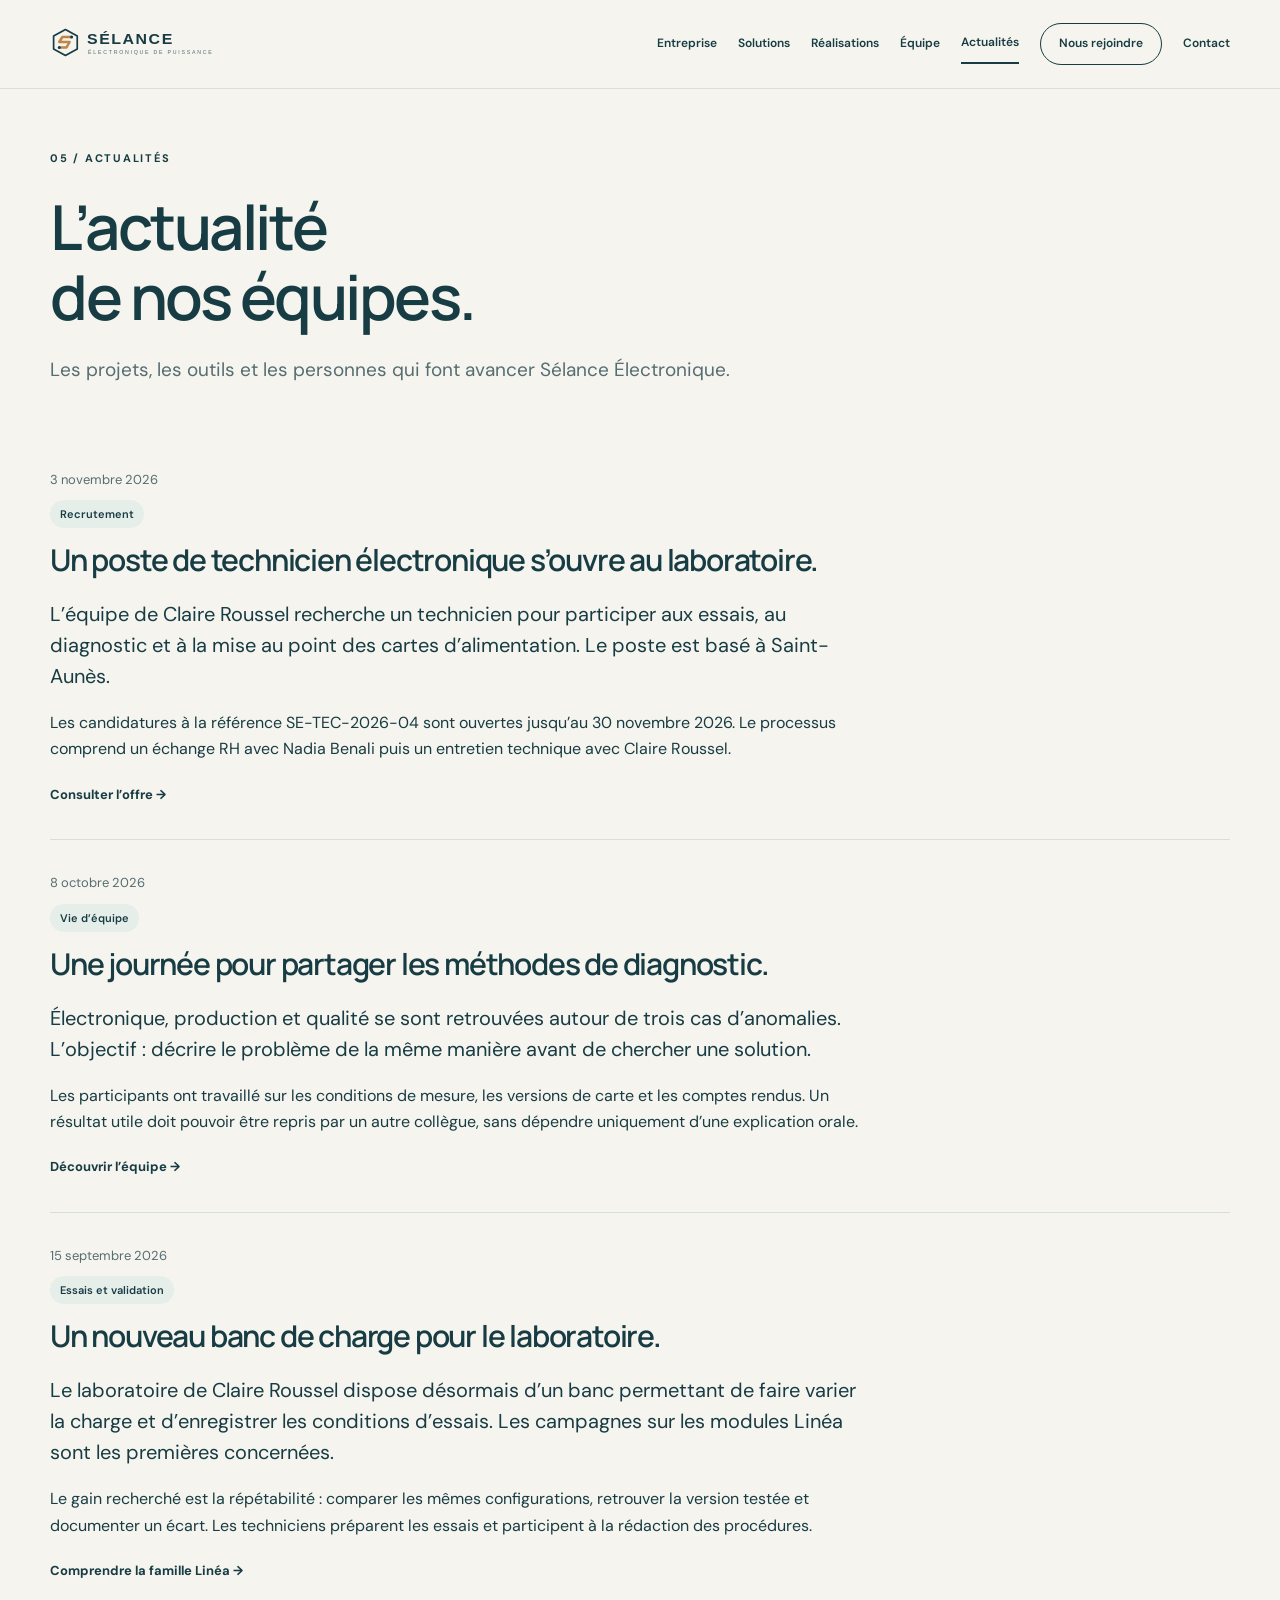
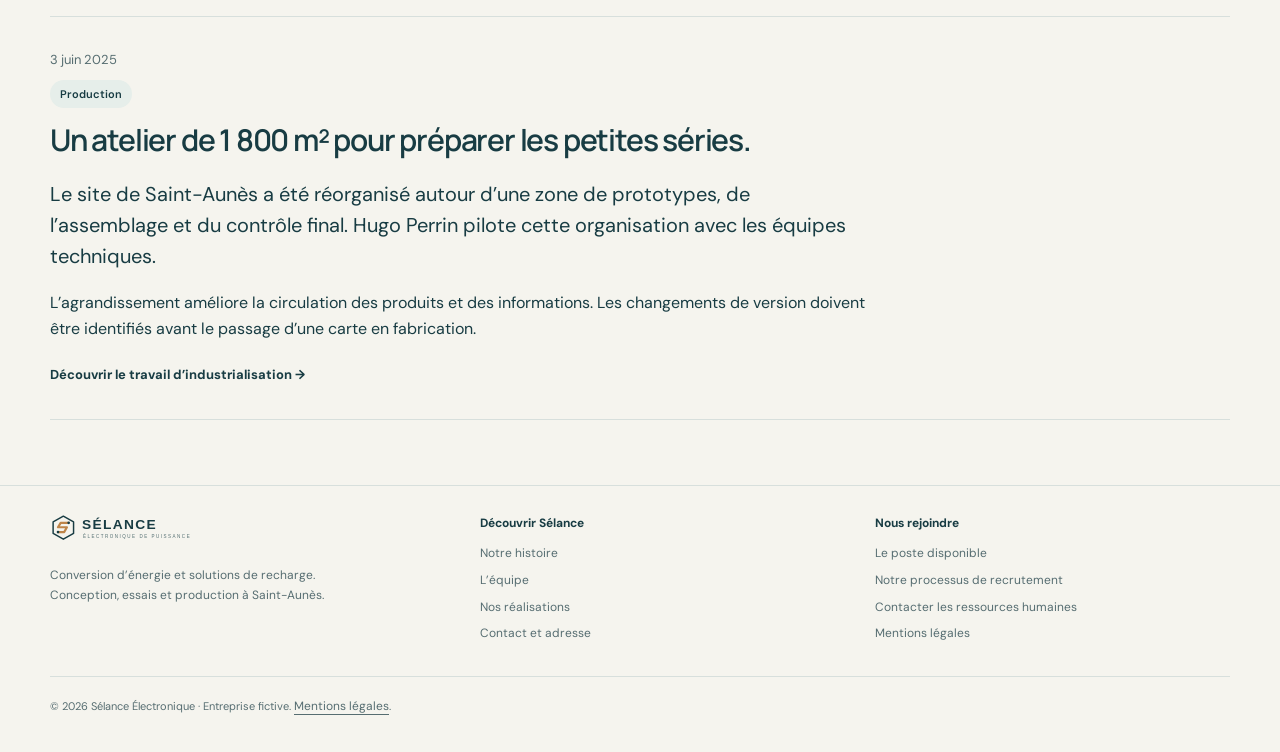
==== commit b887c192: "Remove candidate notebook and preparation tools from company website" ====
--- a/actualites.html
+++ b/actualites.html
@@ -1 +1 @@
-<!doctype html><html lang="fr"><head><meta charset="utf-8"><meta name="viewport" content="width=device-width, initial-scale=1"><meta name="robots" content="noindex,nofollow"><meta name="description" content="Sélance Électronique : entreprise fictive pour un jeu de rôle de recrutement. Électronique de puissance, conversion et recharge."><meta name="theme-color" content="#183c43"><title>Actualités · Sélance Électronique</title><link rel="icon" href="favicon.svg" type="image/svg+xml"><link rel="stylesheet" href="style.css"><script defer src="app.js"></script></head><body data-page="actualites"><a class="skip" href="#contenu">Aller au contenu</a><div class="notice">ENTREPRISE FICTIVE · Support de jeu de rôle professionnel</div><header class="header"><div class="wrap headrow"><a class="brand" href="index.html" aria-label="Sélance Électronique, accueil"><img src="assets/logo-selance.svg" alt="Sélance Électronique"></a><button class="menutoggle" aria-expanded="false" aria-controls="mainnav">Menu</button><nav id="mainnav" aria-label="Navigation principale"><a href="entreprise.html" >Entreprise</a><a href="solutions.html" >Solutions</a><a href="realisations.html" >Réalisations</a><a href="equipe.html" >Équipe</a><a href="actualites.html" aria-current="page" >Actualités</a><a href="recrutement.html" class="notelink" >Nous rejoindre</a><a href="contact.html" >Contact</a></nav></div></header><main id="contenu"><div class="wrap"><header class="pageintro"><div class="eyebrow">05 / Actualités</div><h1>L’actualité<br/>de nos équipes.</h1><p>Les projets, les outils et les personnes qui font avancer Sélance Électronique.</p></header><section class="section compact"><article class="newsrow" id="recrutement"><time>3 novembre 2026</time><span class="pill">Recrutement</span><h2>Un poste de technicien électronique s’ouvre au laboratoire.</h2><p class="articlelead">L’équipe de Claire Roussel recherche un technicien pour participer aux essais, au diagnostic et à la mise au point des cartes d’alimentation. Le poste est basé à Saint-Aunès.</p><p>Les candidatures à la référence SE-TEC-2026-04 sont ouvertes jusqu’au 30 novembre 2026. Le processus comprend un échange RH avec Nadia Benali puis un entretien technique avec Claire Roussel.</p><a class="textlink" href="offre.html">Consulter l’offre →</a></article><article class="newsrow" id="transmission"><time>8 octobre 2026</time><span class="pill">Vie d’équipe</span><h2>Une journée pour partager les méthodes de diagnostic.</h2><p class="articlelead">Électronique, production et qualité se sont retrouvées autour de trois cas d’anomalies. L’objectif : décrire le problème de la même manière avant de chercher une solution.</p><p>Les participants ont travaillé sur les conditions de mesure, les versions de carte et les comptes rendus. Un résultat utile doit pouvoir être repris par un autre collègue, sans dépendre uniquement d’une explication orale.</p><a class="textlink" href="equipe.html">Découvrir l’équipe →</a></article><article class="newsrow" id="banc"><time>15 septembre 2026</time><span class="pill">Essais et validation</span><h2>Un nouveau banc de charge pour le laboratoire.</h2><p class="articlelead">Le laboratoire de Claire Roussel dispose désormais d’un banc permettant de faire varier la charge et d’enregistrer les conditions d’essais. Les campagnes sur les modules Linéa sont les premières concernées.</p><p>Le gain recherché est la répétabilité : comparer les mêmes configurations, retrouver la version testée et documenter un écart. Les techniciens préparent les essais et participent à la rédaction des procédures.</p><a class="textlink" href="solutions.html#linea">Comprendre la famille Linéa →</a></article><article class="newsrow" id="atelier"><time>3 juin 2025</time><span class="pill">Production</span><h2>Un atelier de 1 800 m² pour préparer les petites séries.</h2><p class="articlelead">Le site de Saint-Aunès a été réorganisé autour d’une zone de prototypes, de l’assemblage et du contrôle final. Hugo Perrin pilote cette organisation avec les équipes techniques.</p><p>L’agrandissement améliore la circulation des produits et des informations. Les changements de version doivent être identifiés avant le passage d’une carte en fabrication.</p><a class="textlink" href="realisations.html#atelier">Découvrir le travail d’industrialisation →</a></article></section></div></main><footer class="foot"><div class="wrap"><div class="footgrid"><div><img class="footlogo" src="assets/logo-selance.svg" alt="Sélance Électronique"><p>Conversion d’énergie et solutions de recharge.<br/>Conception, essais et production à Saint-Aunès.</p></div><div><strong>Découvrir Sélance</strong><a href="entreprise.html#histoire">Notre histoire</a><a href="equipe.html">L’équipe</a><a href="realisations.html">Nos réalisations</a><a href="contact.html">Contact et adresse</a></div><div><strong>Nous rejoindre</strong><a href="offre.html">Le poste disponible</a><a href="lexique.html">Comprendre nos métiers</a><a href="notes.html">Mon carnet de préparation</a><a href="mentions.html">Cadre de l’exercice</a></div></div><p class="fineprint">© 2026 Sélance Électronique · Entreprise, personnes, produits et coordonnées fictifs. Aucune candidature réelle n’est reçue. <a href="mentions.html">En savoir plus sur ce scénario</a>.</p></div></footer></body></html>+<!doctype html><html lang="fr"><head><meta charset="utf-8"><meta name="viewport" content="width=device-width, initial-scale=1"><meta name="robots" content="noindex,nofollow"><meta name="description" content="Sélance Électronique : électronique de puissance, conversion DC/DC et solutions de recharge. Découvrez notre entreprise, nos produits et nos métiers."><meta name="theme-color" content="#183c43"><title>Actualités · Sélance Électronique</title><link rel="icon" href="favicon.svg" type="image/svg+xml"><link rel="stylesheet" href="style.css"><script defer src="app.js"></script></head><body data-page="actualites"><a class="skip" href="#contenu">Aller au contenu</a><header class="header"><div class="wrap headrow"><a class="brand" href="index.html" aria-label="Sélance Électronique, accueil"><img src="assets/logo-selance.svg" alt="Sélance Électronique"></a><button class="menutoggle" aria-expanded="false" aria-controls="mainnav">Menu</button><nav id="mainnav" aria-label="Navigation principale"><a href="entreprise.html" >Entreprise</a><a href="solutions.html" >Solutions</a><a href="realisations.html" >Réalisations</a><a href="equipe.html" >Équipe</a><a href="actualites.html" aria-current="page" >Actualités</a><a href="recrutement.html" class="notelink" >Nous rejoindre</a><a href="contact.html" >Contact</a></nav></div></header><main id="contenu"><div class="wrap"><header class="pageintro"><div class="eyebrow">05 / Actualités</div><h1>L’actualité<br/>de nos équipes.</h1><p>Les projets, les outils et les personnes qui font avancer Sélance Électronique.</p></header><section class="section compact"><article class="newsrow" id="recrutement"><time>3 novembre 2026</time><span class="pill">Recrutement</span><h2>Un poste de technicien électronique s’ouvre au laboratoire.</h2><p class="articlelead">L’équipe de Claire Roussel recherche un technicien pour participer aux essais, au diagnostic et à la mise au point des cartes d’alimentation. Le poste est basé à Saint-Aunès.</p><p>Les candidatures à la référence SE-TEC-2026-04 sont ouvertes jusqu’au 30 novembre 2026. Le processus comprend un échange RH avec Nadia Benali puis un entretien technique avec Claire Roussel.</p><a class="textlink" href="offre.html">Consulter l’offre →</a></article><article class="newsrow" id="transmission"><time>8 octobre 2026</time><span class="pill">Vie d’équipe</span><h2>Une journée pour partager les méthodes de diagnostic.</h2><p class="articlelead">Électronique, production et qualité se sont retrouvées autour de trois cas d’anomalies. L’objectif : décrire le problème de la même manière avant de chercher une solution.</p><p>Les participants ont travaillé sur les conditions de mesure, les versions de carte et les comptes rendus. Un résultat utile doit pouvoir être repris par un autre collègue, sans dépendre uniquement d’une explication orale.</p><a class="textlink" href="equipe.html">Découvrir l’équipe →</a></article><article class="newsrow" id="banc"><time>15 septembre 2026</time><span class="pill">Essais et validation</span><h2>Un nouveau banc de charge pour le laboratoire.</h2><p class="articlelead">Le laboratoire de Claire Roussel dispose désormais d’un banc permettant de faire varier la charge et d’enregistrer les conditions d’essais. Les campagnes sur les modules Linéa sont les premières concernées.</p><p>Le gain recherché est la répétabilité : comparer les mêmes configurations, retrouver la version testée et documenter un écart. Les techniciens préparent les essais et participent à la rédaction des procédures.</p><a class="textlink" href="solutions.html#linea">Comprendre la famille Linéa →</a></article><article class="newsrow" id="atelier"><time>3 juin 2025</time><span class="pill">Production</span><h2>Un atelier de 1 800 m² pour préparer les petites séries.</h2><p class="articlelead">Le site de Saint-Aunès a été réorganisé autour d’une zone de prototypes, de l’assemblage et du contrôle final. Hugo Perrin pilote cette organisation avec les équipes techniques.</p><p>L’agrandissement améliore la circulation des produits et des informations. Les changements de version doivent être identifiés avant le passage d’une carte en fabrication.</p><a class="textlink" href="realisations.html#atelier">Découvrir le travail d’industrialisation →</a></article></section></div></main><footer class="foot"><div class="wrap"><div class="footgrid"><div><img class="footlogo" src="assets/logo-selance.svg" alt="Sélance Électronique"><p>Conversion d’énergie et solutions de recharge.<br/>Conception, essais et production à Saint-Aunès.</p></div><div><strong>Découvrir Sélance</strong><a href="entreprise.html#histoire">Notre histoire</a><a href="equipe.html">L’équipe</a><a href="realisations.html">Nos réalisations</a><a href="contact.html">Contact et adresse</a></div><div><strong>Nous rejoindre</strong><a href="offre.html">Le poste disponible</a><a href="recrutement.html">Notre processus de recrutement</a><a href="contact.html#recrutement">Contacter les ressources humaines</a><a href="mentions.html">Mentions légales</a></div></div><p class="fineprint">© 2026 Sélance Électronique · Entreprise fictive. <a href="mentions.html">Mentions légales</a>.</p></div></footer></body></html>
